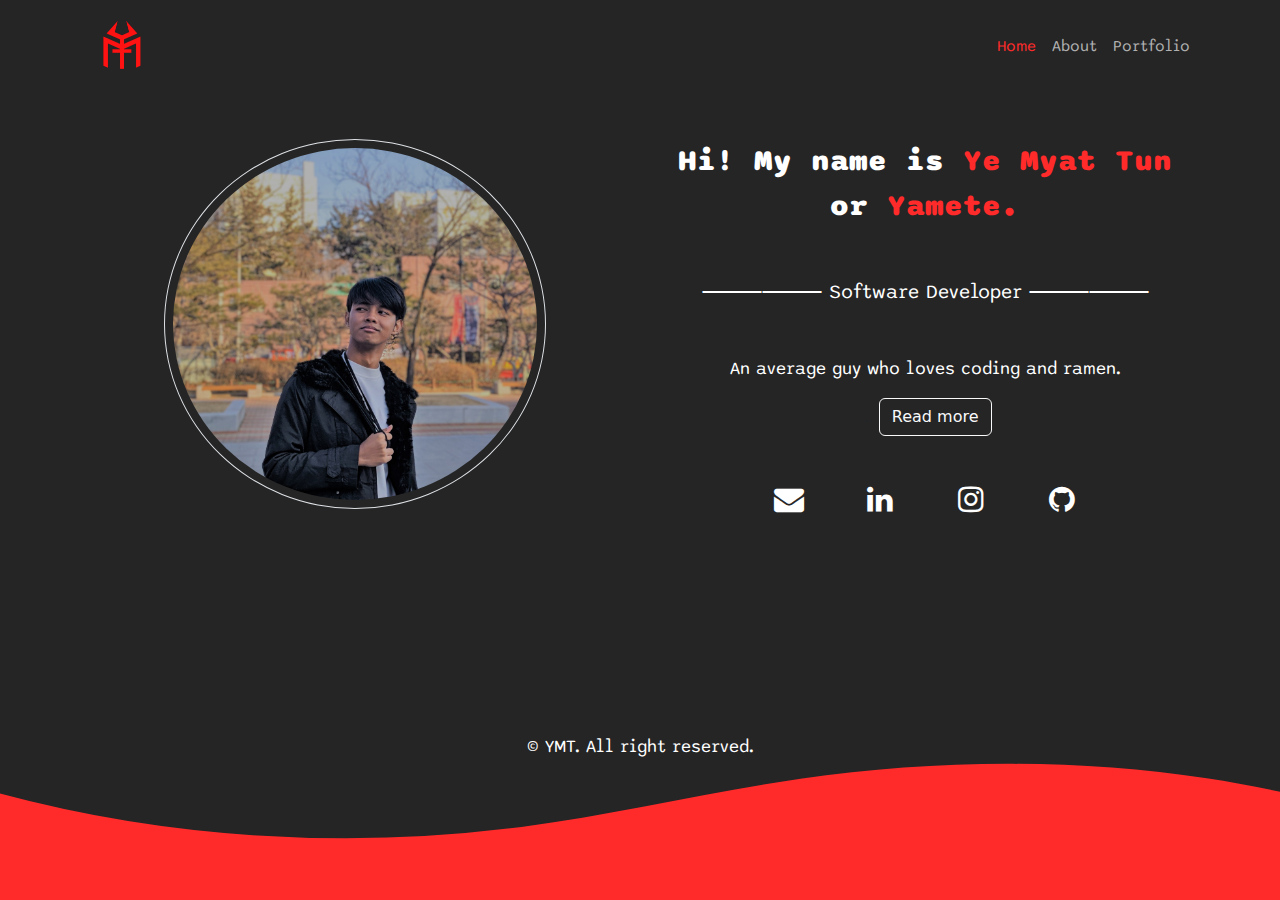
==== index.html @ 86bf2ee4 "12/8/2022" ====
<!doctype html>
<html lang="en">

<head>
    <meta charset="UTF-8">
    <meta http-equiv="X-UA-Compatible" content="IE=edge">
    <meta name="viewport" content="width=device-width, initial-scale=1.0">
    <title>YMT</title>
    <link rel="icon" href="assets/tab-ymt.jpg">

    <!-- internet files -->
    <script src="https://cdn.jsdelivr.net/npm/bootstrap@5.2.3/dist/js/bootstrap.bundle.min.js"
        integrity="sha384-kenU1KFdBIe4zVF0s0G1M5b4hcpxyD9F7jL+jjXkk+Q2h455rYXK/7HAuoJl+0I4"
        crossorigin="anonymous"></script>
    <link rel="stylesheet" href="https://cdnjs.cloudflare.com/ajax/libs/font-awesome/4.7.0/css/font-awesome.min.css">
    <link rel="stylesheet" href="https://cdnjs.cloudflare.com/ajax/libs/animate.css/4.1.1/animate.min.css" />

    <!-- custom files -->
    <link rel="stylesheet" href="css/boostrap.css">
    <link rel="stylesheet" href="css/custom.css">
    <script src="js/script.js"></script>

</head>

<body class="homePageBody animate__animated animate__lightSpeedInLeft">
    <nav class="navbar navbar-expand-lg navbar-dark ">
        <div class="container ">
            <a class="navbar-brand" href="#">
                <img src="assets/ymt.png" class="logo">
            </a>
            <button class="navbar-toggler" type="button" data-bs-toggle="collapse"
                data-bs-target="#navbarSupportedContent" aria-controls="navbarSupportedContent" aria-expanded="false"
                aria-label="Toggle navigation">
                <span class="navbar-toggler-icon"></span>
            </button>
            <div class="collapse navbar-collapse justify-content-end" id="navbarSupportedContent">
                <ul class="navbar-nav me-auto mb-2 mb-lg-0 ml-auto">
                    <li class="nav-item">
                        <a class="nav-link nav-link-active" aria-current="page" href="index.html">Home</a>
                    </li>
                    <li class="nav-item">
                        <a class="nav-link" aria-current="page" href="about.html">About</a>
                    </li>
                    <li class="nav-item">
                        <a class="nav-link" aria-current="page" href="portfolio.html">Portfolio</a>
                    </li>
                </ul>
            </div>
        </div>
    </nav>
    <!-- header -->
    <header>
        <div class="container text-center my-5 ">
            <div class="row align-items-start">
                <div class="col-12 col-lg-6 ">
                    <img src="assets/me.jpg" class="img-fluid myImg border p-2">
                </div>
                <div class="col-12 col-lg-6 ">
                    <p class="introText">Hi! My name is <span class="redText"> Ye Myat Tun </span> or <span
                            class="redText"> Yamete. </span></p>
                    <p class="myRole my-5">⸻⸻ Software Developer ⸻⸻</p>
                    <p class="defaultText">An average guy who loves coding and ramen.</p>
                    <span id="dots">...</span>
                    <span id="more">
                        <p class="defaultText"> I am a motivated and hard-working individual with decent skills and
                            experience in software
                            development. My ambition is to explore different software technologies and share my
                            knowledge
                            with others.</p>
                        <p class="defaultText"><span class="redText">Fun fact about me: </span> I enjoy playing rubick
                            cube
                            and tetris.</p>
                    </span>
                    <button onclick="myFunction()" id="myBtn" class="btn btn-outline-light">Read more</button>
                    <div class="container my-5">
                        <div class="row my-3 d-flex justify-content-center">
                            <div class="col-2"><a href="mailto:[ymt.yemyattun@gmail.com]" class="fa fa-envelope"
                                    style="font-size:30px;color:white;text-decoration: none;"></a></div>
                            <div class="col-2"><a href="https://www.linkedin.com/in/ye-myat-tun-874a51233/"
                                    class="fa fa-linkedin"
                                    style="font-size:30px;color:white;text-decoration: none;"></a></div>
                            <div class="col-2"><a href="https://www.instagram.com/ymt.yamete/" class="fa fa-instagram"
                                    style="font-size:30px;color:white;text-decoration: none;"></a></div>
                            <div class="col-2"><a href="https://github.com/YMT-Yamete" class="fa fa-github"
                                    style="font-size:30px;color:white;text-decoration: none;"></a></div>
                        </div>
                    </div>
                </div>
            </div>
    </header>
    <footer>
        <br>
        <p class="defaultText mt-5 pt-5 text-center">© YMT. All right reserved.</p>
        <!-- from https://www.shapedivider.app/ -->
        <div class="custom-shape-divider-bottom-1670485477">
            <svg data-name="Layer 1" xmlns="http://www.w3.org/2000/svg" viewBox="0 0 1200 120"
                preserveAspectRatio="none">
                <path
                    d="M985.66,92.83C906.67,72,823.78,31,743.84,14.19c-82.26-17.34-168.06-16.33-250.45.39-57.84,11.73-114,31.07-172,41.86A600.21,600.21,0,0,1,0,27.35V120H1200V95.8C1132.19,118.92,1055.71,111.31,985.66,92.83Z"
                    class="shape-fill"></path>
            </svg>
        </div>
    </footer>
</body>

</html>
---- css/custom.css ----
@font-face {
    font-family: Sono-Bold;
    src: url(../fonts/Sono_Monospace-ExtraBold.ttf);
}

@font-face {
    font-family: Sono-Regular;
    src: url(../fonts/Sono-Regular.ttf);
}

html {
    height: 100%;
}

body {
    background: #252525;
}

.logo {
    width: 25%;
}

.nav-link {
    color: #B0B0B0;
    font-family: Sono-Regular;
}

.nav-item>a:hover {
    color: #FF2B2B;
}

.nav-link-active {
    color: #FF2B2B
}

.custom-toggler.navbar-toggler {
    border-color: lightgreen;
}

.myImg {
    border-color: #FF2B2B;
    border-radius: 100%;
    width: 70%;
}

.introText {
    font-family: Sono-Bold;
    color: white;
    font-size: 30px;
}

.sectionHeader {
    font-family: Sono-Bold;
    color: white;
    font-size: 30px;
}

.redText {
    color: #FF2B2B;
}

.myRole {
    font-family: Sono-Regular;
    font-size: 20px;
    color: white;
}

.defaultText {
    font-family: Sono-Regular;
    color: white;
    font-size: 18px;
}

#more {
    display: none;
}

.copyRightText {
    margin-top: 100px;
}

.cardImg {
    height: 200px;
    object-fit: cover;
}

.card {
    background-color: #343434  ;
}

.card-title {
    color: white;
    font-family: Sono-Regular;
}

.card-text {
    color: white;
    font-family: Sono-Regular;
}

.text-bg-mytheme {
    background-color: #FF2B2B;
}

.projectLink {
    color: white;
}

.custom-shape-divider-bottom-1670485477 {
    z-index: -1;
    position: absolute;
    bottom: 0;
    left: 0;
    width: 100%;
    overflow: hidden;
    line-height: 0;
}

.custom-shape-divider-bottom-1670485477 svg {
    position: relative;
    display: block;
    width: calc(152% + 1.3px);
    height: 138px;
}

.custom-shape-divider-bottom-1670485477 .shape-fill {
    fill: #FF2B2B;
}

@media only screen and (min-width: 992px) {
    .navbar-nav {
        margin-left: 100%;
    }
}

@media only screen and (max-width: 992px) {
    .homePageBody {
        background: #252525;
    }
}
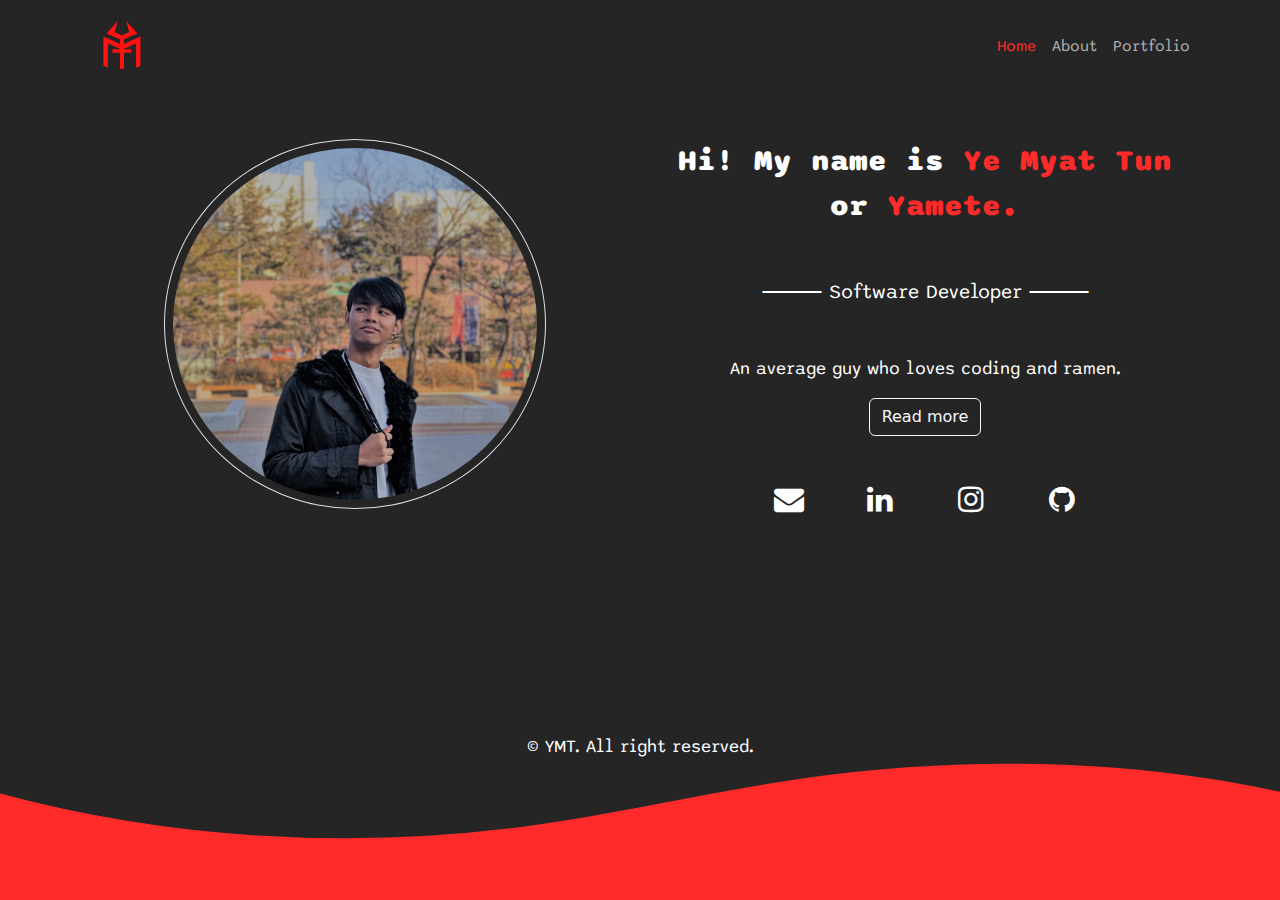
==== commit 0fa5de28: "12/8/2022 2" ====
--- a/index.html
+++ b/index.html
@@ -25,7 +25,7 @@
 <body class="homePageBody animate__animated animate__lightSpeedInLeft">
     <nav class="navbar navbar-expand-lg navbar-dark ">
         <div class="container ">
-            <a class="navbar-brand" href="#">
+            <a class="navbar-brand" href="index.html">
                 <img src="assets/ymt.png" class="logo">
             </a>
             <button class="navbar-toggler" type="button" data-bs-toggle="collapse"
@@ -58,9 +58,9 @@
                 <div class="col-12 col-lg-6 ">
                     <p class="introText">Hi! My name is <span class="redText"> Ye Myat Tun </span> or <span
                             class="redText"> Yamete. </span></p>
-                    <p class="myRole my-5">⸻⸻ Software Developer ⸻⸻</p>
+                    <p class="myRole my-5">⸻ Software Developer ⸻</p>
                     <p class="defaultText">An average guy who loves coding and ramen.</p>
-                    <span id="dots">...</span>
+                    <span id="dots"></span>
                     <span id="more">
                         <p class="defaultText"> I am a motivated and hard-working individual with decent skills and
                             experience in software
--- a/css/custom.css
+++ b/css/custom.css
@@ -14,6 +14,7 @@
 
 body {
     background: #252525;
+    overflow-x: hidden;
 }
 
 .logo {
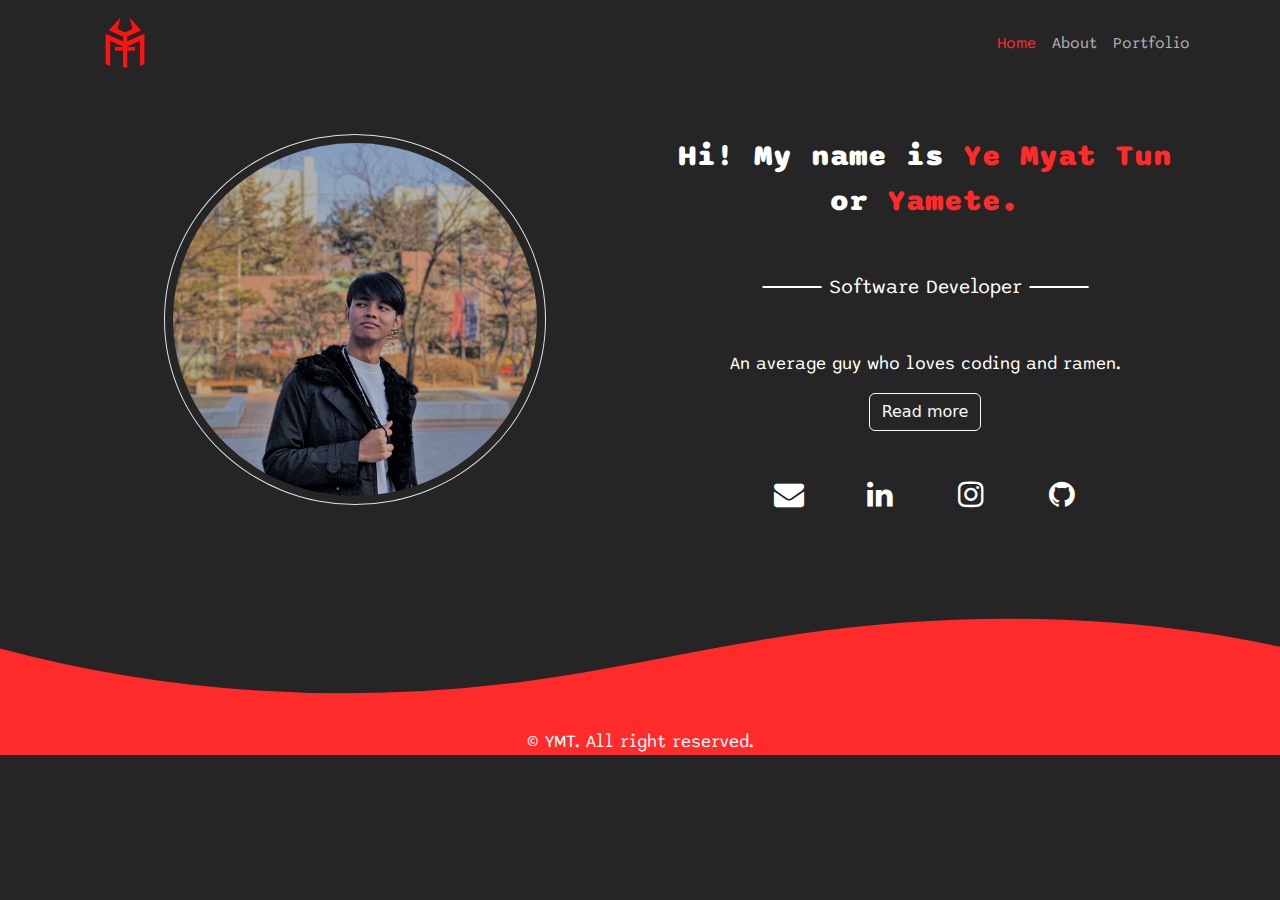
==== commit f557ad34: "12/8/2022 4" ====
--- a/index.html
+++ b/index.html
@@ -22,26 +22,34 @@
 
 </head>
 
-<body class="homePageBody animate__animated animate__lightSpeedInLeft">
+<body class="homePageBody animate__animated animate__zoomIn">
     <nav class="navbar navbar-expand-lg navbar-dark ">
-        <div class="container ">
-            <a class="navbar-brand" href="index.html">
-                <img src="assets/ymt.png" class="logo">
-            </a>
-            <button class="navbar-toggler" type="button" data-bs-toggle="collapse"
-                data-bs-target="#navbarSupportedContent" aria-controls="navbarSupportedContent" aria-expanded="false"
-                aria-label="Toggle navigation">
-                <span class="navbar-toggler-icon"></span>
-            </button>
+        <div class="container">
+            <table>
+                <tr>
+                    <td>
+                        <a class="navbar-brand" href="index.html">
+                            <img src="assets/ymt.png" class="logo">
+                        </a>
+                    </td>
+                    <td>
+                        <button class="navbar-toggler" type="button" data-bs-toggle="collapse"
+                            data-bs-target="#navbarSupportedContent" aria-controls="navbarSupportedContent"
+                            aria-expanded="false" aria-label="Toggle navigation">
+                            <span class="navbar-toggler-icon"></span>
+                        </button>
+                    </td>
+                </tr>
+            </table>
             <div class="collapse navbar-collapse justify-content-end" id="navbarSupportedContent">
                 <ul class="navbar-nav me-auto mb-2 mb-lg-0 ml-auto">
-                    <li class="nav-item">
+                    <li class="nav-item text-center">
                         <a class="nav-link nav-link-active" aria-current="page" href="index.html">Home</a>
                     </li>
-                    <li class="nav-item">
+                    <li class="nav-item text-center">
                         <a class="nav-link" aria-current="page" href="about.html">About</a>
                     </li>
-                    <li class="nav-item">
+                    <li class="nav-item text-center">
                         <a class="nav-link" aria-current="page" href="portfolio.html">Portfolio</a>
                     </li>
                 </ul>
--- a/css/custom.css
+++ b/css/custom.css
@@ -15,6 +15,7 @@
 body {
     background: #252525;
     overflow-x: hidden;
+    position:relative;
 }
 
 .logo {
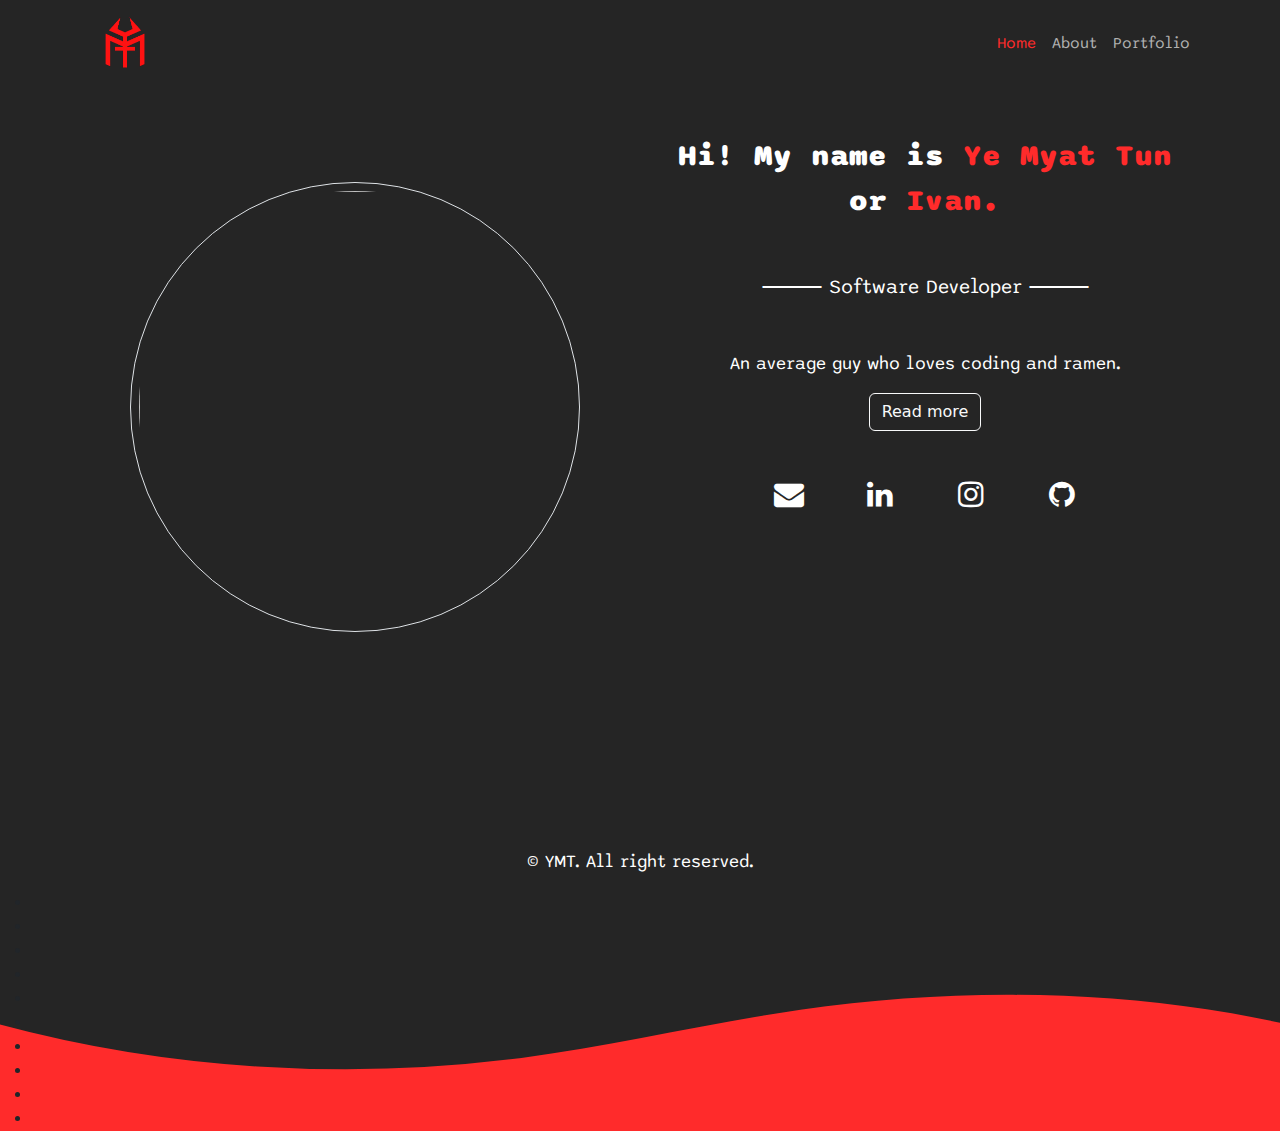
==== commit 43a0d80e: "Educatoin Order + Portfolio Warning msg" ====
--- a/index.html
+++ b/index.html
@@ -18,12 +18,13 @@
     <!-- custom files -->
     <link rel="stylesheet" href="css/boostrap.css">
     <link rel="stylesheet" href="css/custom.css">
+    <link rel="stylesheet" href="css/backgroundAnim.css">
     <script src="js/script.js"></script>
 
 </head>
 
 <body class="homePageBody animate__animated animate__zoomIn">
-    <nav class="navbar navbar-expand-lg navbar-dark ">
+    <nav class="navbar navbar-expand-lg navbar-dark">
         <div class="container">
             <table>
                 <tr>
@@ -60,12 +61,12 @@
     <header>
         <div class="container text-center my-5 ">
             <div class="row align-items-start">
-                <div class="col-12 col-lg-6 ">
-                    <img src="assets/me.jpg" class="img-fluid myImg border p-2">
+                <div class="col-12 col-lg-6 my-5">
+                    <img src="assets/ymt_at_dattaw_gyaint.png" class="img-fluid myImg border p-2">
                 </div>
                 <div class="col-12 col-lg-6 ">
-                    <p class="introText">Hi! My name is <span class="redText"> Ye Myat Tun </span> or <span
-                            class="redText"> Yamete. </span></p>
+                    <p class="introText">Hi! My name is <span class="redText glow"> Ye Myat Tun </span> or <span
+                            class="redText glow"> Ivan. </span></p>
                     <p class="myRole my-5">⸻ Software Developer ⸻</p>
                     <p class="defaultText">An average guy who loves coding and ramen.</p>
                     <span id="dots"></span>
@@ -109,6 +110,20 @@
             </svg>
         </div>
     </footer>
+    <div class="area">
+        <ul class="circles">
+            <li></li>
+            <li></li>
+            <li></li>
+            <li></li>
+            <li></li>
+            <li></li>
+            <li></li>
+            <li></li>
+            <li></li>
+            <li></li>
+        </ul>
+    </div>
 </body>
 
 </html>--- a/css/custom.css
+++ b/css/custom.css
@@ -1,143 +1,187 @@
 @font-face {
-    font-family: Sono-Bold;
-    src: url(../fonts/Sono_Monospace-ExtraBold.ttf);
+  font-family: Sono-Bold;
+  src: url(../fonts/Sono_Monospace-ExtraBold.ttf);
 }
 
 @font-face {
-    font-family: Sono-Regular;
-    src: url(../fonts/Sono-Regular.ttf);
+  font-family: Sono-Regular;
+  src: url(../fonts/Sono-Regular.ttf);
 }
 
 html {
-    height: 100%;
+  height: 100%;
 }
 
 body {
-    background: #252525;
-    overflow-x: hidden;
-    position:relative;
+  background: #252525;
+  overflow-x: hidden;
+  position: relative;
 }
 
 .logo {
-    width: 25%;
+  width: 25%;
 }
 
 .nav-link {
-    color: #B0B0B0;
-    font-family: Sono-Regular;
+  color: #b0b0b0;
+  font-family: Sono-Regular;
 }
 
-.nav-item>a:hover {
-    color: #FF2B2B;
+.nav-item > a:hover {
+  color: #ff2b2b;
 }
 
 .nav-link-active {
-    color: #FF2B2B
+  color: #ff2b2b;
 }
 
 .custom-toggler.navbar-toggler {
-    border-color: lightgreen;
+  border-color: lightgreen;
 }
 
 .myImg {
-    border-color: #FF2B2B;
-    border-radius: 100%;
-    width: 70%;
+  border-color: #ff2b2b;
+  border-radius: 100%;
+  width: 50vh;
+  height: 50vh;
+  object-fit: cover;
 }
 
 .introText {
-    font-family: Sono-Bold;
-    color: white;
-    font-size: 30px;
+  font-family: Sono-Bold;
+  color: white;
+  font-size: 30px;
 }
 
 .sectionHeader {
-    font-family: Sono-Bold;
-    color: white;
-    font-size: 30px;
+  font-family: Sono-Bold;
+  color: white;
+  font-size: 30px;
 }
 
 .redText {
-    color: #FF2B2B;
+  color: #ff2b2b;
 }
 
 .myRole {
-    font-family: Sono-Regular;
-    font-size: 20px;
-    color: white;
+  font-family: Sono-Regular;
+  font-size: 20px;
+  color: white;
 }
 
 .defaultText {
-    font-family: Sono-Regular;
-    color: white;
-    font-size: 18px;
+  font-family: Sono-Regular;
+  color: white;
+  font-size: 18px;
 }
 
 #more {
-    display: none;
+  display: none;
+  text-align: justify;
 }
 
 .copyRightText {
-    margin-top: 100px;
+  margin-top: 100px;
 }
 
 .cardImg {
-    height: 200px;
-    object-fit: cover;
+  height: 200px;
+  object-fit: cover;
 }
 
 .card {
-    background-color: #343434  ;
+  background-color: #343434;
 }
 
 .card-title {
-    color: white;
-    font-family: Sono-Regular;
+  color: white;
+  font-family: Sono-Regular;
 }
 
 .card-text {
-    color: white;
-    font-family: Sono-Regular;
+  color: white;
+  font-family: Sono-Regular;
 }
 
 .text-bg-mytheme {
-    background-color: #FF2B2B;
+  background-color: #ff2b2b;
 }
 
 .projectLink {
-    color: white;
+  color: white;
 }
 
 .custom-shape-divider-bottom-1670485477 {
-    z-index: -1;
-    position: absolute;
-    bottom: 0;
-    left: 0;
-    width: 100%;
-    overflow: hidden;
-    line-height: 0;
+  z-index: -1;
+  position: absolute;
+  bottom: 0;
+  left: 0;
+  width: 100%;
+  overflow: hidden;
+  line-height: 0;
 }
 
 .custom-shape-divider-bottom-1670485477 svg {
-    position: relative;
-    display: block;
-    width: calc(152% + 1.3px);
-    height: 138px;
+  position: relative;
+  display: block;
+  width: calc(152% + 1.3px);
+  height: 138px;
 }
 
 .custom-shape-divider-bottom-1670485477 .shape-fill {
-    fill: #FF2B2B;
+  fill: #ff2b2b;
+}
+
+.glow {
+  color: #ff2b2b;
+  text-align: center;
+  -webkit-animation: glow 1s ease-in-out infinite alternate;
+  -moz-animation: glow 1s ease-in-out infinite alternate;
+  animation: glow 1s ease-in-out infinite alternate;
+}
+
+/* moving text */
+.marquee {
+  margin: 0 auto;
+  white-space: nowrap;
+  overflow: hidden;
+}
+
+.marquee span {
+  display: inline-block;
+  padding-left: 100%;
+  animation: marquee 30s linear infinite;
+}
+
+@keyframes marquee {
+  0% {
+    transform: translate(0, 0);
+  }
+  100% {
+    transform: translate(-100%, 0);
+  }
+}
+
+@-webkit-keyframes glow {
+  from {
+    text-shadow: 0 0 1px #fff, 0 0 2px #fff, 0 0 3px #808080, 0 0 4px #808080,
+      0 0 5px #808080, 0 0 6px #808080, 0 0 7px #808080;
+  }
+
+  to {
+    text-shadow: 0 0 1px #808080, 0 0 2px #808080, 0 0 3px #fff, 0 0 4px #fff,
+      0 0 5px #fff, 0 0 6px #fff, 0 0 7px #fff;
+  }
 }
 
 @media only screen and (min-width: 992px) {
-    .navbar-nav {
-        margin-left: 100%;
-    }
+  .navbar-nav {
+    margin-left: 100%;
+  }
 }
 
 @media only screen and (max-width: 992px) {
-    .homePageBody {
-        background: #252525;
-    }
+  .homePageBody {
+    background: #252525;
+  }
 }
-
